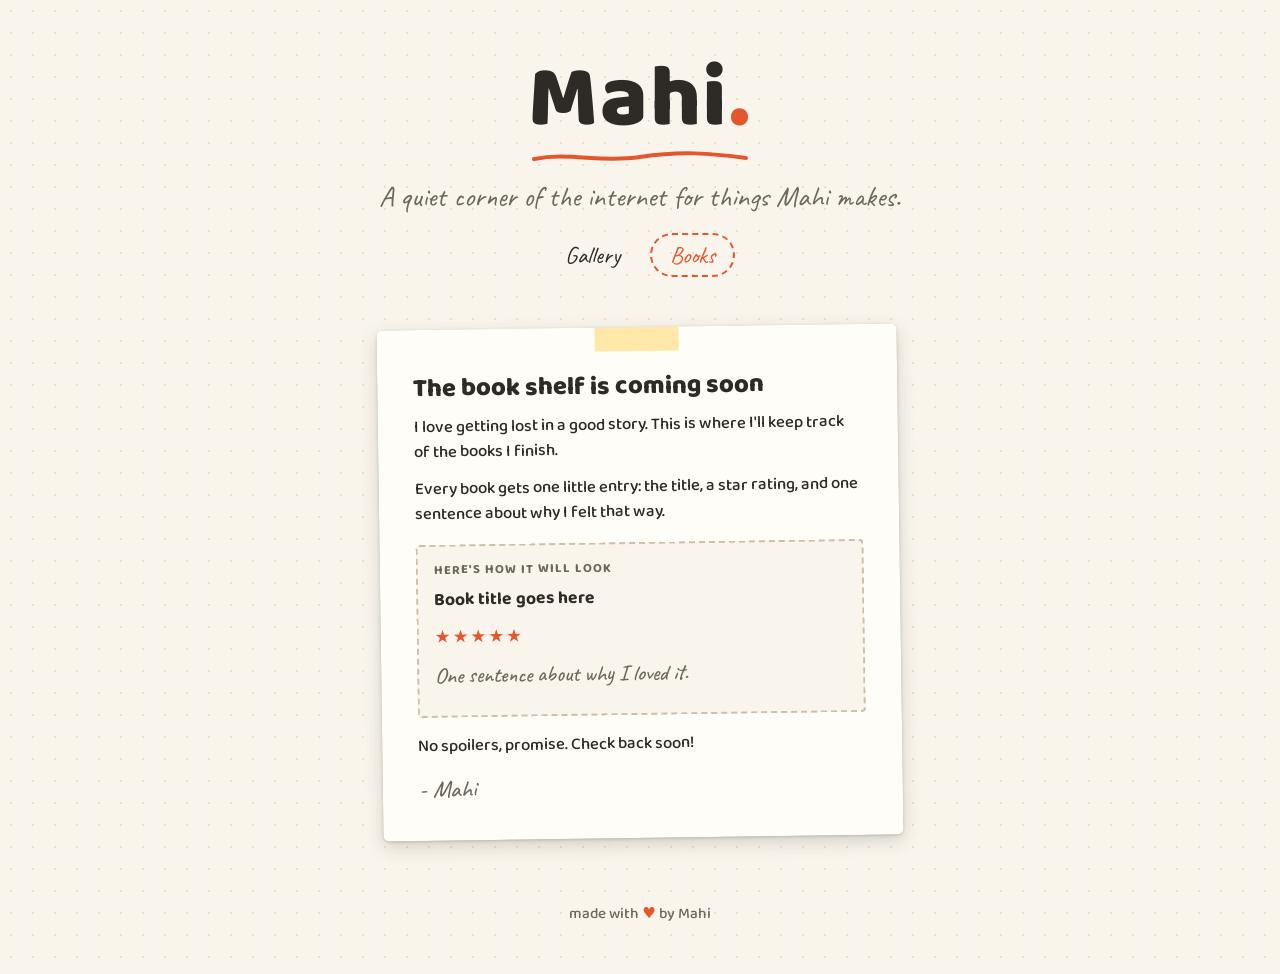
==== books.html @ 6f59a8cd "Add books page, favicon, and apple touch icon" ====
<!DOCTYPE html>
<html lang="en">
<head>
<meta charset="UTF-8">
<meta name="viewport" content="width=device-width, initial-scale=1.0">
<title>Books - Mahi</title>
<meta name="description" content="The book shelf is coming soon.">
<link rel="preconnect" href="https://fonts.googleapis.com">
<link rel="preconnect" href="https://fonts.gstatic.com" crossorigin>
<link href="https://fonts.googleapis.com/css2?family=Baloo+2:wght@500;700;800&family=Caveat:wght@600&display=swap" rel="stylesheet">
<link rel="icon" href="favicon.svg" type="image/svg+xml">
<link rel="icon" href="favicon-32.png" sizes="32x32" type="image/png">
<link rel="apple-touch-icon" href="apple-touch-icon.png">
<link rel="stylesheet" href="style.css">
</head>
<body>
  <header>
    <h1>Mahi<span class="dot">.</span></h1>
    <svg class="scribble" viewBox="0 0 220 14" aria-hidden="true">
      <path d="M4 9 C 40 2, 70 13, 110 7 S 180 3, 216 8" fill="none" stroke="#e4572e" stroke-width="4" stroke-linecap="round"/>
    </svg>
    <p class="tagline">A quiet corner of the internet for things Mahi makes.</p>
    <nav class="nav" aria-label="Site"><a href="index.html">Gallery</a><a href="books.html" aria-current="page">Books</a></nav>
  </header>
  <main>
    <section class="note">
      <h2>The book shelf is coming soon</h2>
      <p>I love getting lost in a good story. This is where I'll keep track of the books I finish.</p>
      <p>Every book gets one little entry: the title, a star rating, and one sentence about why I felt that way.</p>
      <div class="example" aria-label="Example of an entry">
        <p class="tag">Here's how it will look</p>
        <p class="t">Book title goes here</p>
        <p class="s" aria-label="Five out of five stars">&#9733;&#9733;&#9733;&#9733;&#9733;</p>
        <p class="w">One sentence about why I loved it.</p>
      </div>
      <p>No spoilers, promise. Check back soon!</p>
      <p class="hand">- Mahi</p>
    </section>
  </main>
  <footer>made with <span class="heart">&hearts;</span> by Mahi</footer>
</body>
</html>
---- style.css ----
:root{
    --bg:#faf5ec;
    --bg-dot:#eadfcd;
    --ink:#2e2a26;
    --ink-soft:#6f675c;
    --mat:#fffdf8;
    --tape:rgba(255,214,102,.55);
    --accent:#e4572e;
    --shadow:rgba(46,42,38,.18);
  }
  @media (prefers-color-scheme: dark){
    :root{
      --bg:#17141c;
      --bg-dot:#241f2e;
      --ink:#f3ede3;
      --ink-soft:#a99f93;
      --mat:#fdfaf3;
      --tape:rgba(255,214,102,.35);
      --accent:#ff8a5c;
      --shadow:rgba(0,0,0,.55);
    }
  }
  *{box-sizing:border-box;margin:0;padding:0}
  html{scroll-behavior:smooth}
  body{
    font-family:"Baloo 2",system-ui,sans-serif;
    color:var(--ink);
    background:var(--bg);
    background-image:radial-gradient(var(--bg-dot) 1.5px, transparent 1.5px);
    background-size:22px 22px;
    min-height:100vh;
  }
  header{
    text-align:center;
    padding:56px 20px 30px;
  }
  h1{
    font-size:clamp(3rem,12vw,5.5rem);
    font-weight:800;
    letter-spacing:.02em;
    line-height:1;
    display:inline-block;
    position:relative;
  }
  h1 .dot{color:var(--accent)}
  .scribble{
    display:block;
    margin:6px auto 0;
    width:min(220px,55vw);
  }
  .tagline{
    font-family:"Caveat",cursive;
    font-size:clamp(1.3rem,5vw,1.8rem);
    color:var(--ink-soft);
    margin-top:14px;
  }
  .gallery-note{
    margin-top:6px;
    font-size:.95rem;
    color:var(--ink-soft);
    font-weight:500;
  }
  main{
    max-width:1200px;
    margin:0 auto;
    padding:10px 16px 40px;
  }
  .gallery{
    columns:2;
    column-gap:14px;
  }
  @media (min-width:640px){ .gallery{columns:3; column-gap:18px} }
  @media (min-width:980px){ .gallery{columns:4; column-gap:20px} }
  figure{
    break-inside:avoid;
    margin:8px 0 18px;
    background-color:var(--mat);
    background-image:linear-gradient(var(--tape), var(--tape));
    background-repeat:no-repeat;
    background-size:84px 24px;
    background-position:center 0;
    padding:26px 10px 34px;
    border-radius:6px;
    box-shadow:0 6px 18px var(--shadow), 0 1px 3px var(--shadow);
    position:relative;
    cursor:zoom-in;
    transition:transform .25s ease, box-shadow .25s ease;
  }
  @media (min-width:640px){ figure{margin:8px 0 20px} }
  @media (min-width:980px){ figure{margin:8px 0 22px} }
  figure:nth-child(3n+1){transform:rotate(-1.4deg)}
  figure:nth-child(3n+2){transform:rotate(1.1deg)}
  figure:nth-child(3n){transform:rotate(-.6deg)}
  figure:hover, figure:focus-visible{
    transform:rotate(0deg) scale(1.03);
    box-shadow:0 14px 30px var(--shadow);
    z-index:3;
  }
  figure img{
    width:100%;
    height:auto;
    display:block;
    border-radius:3px;
  }
  figcaption{
    position:absolute;
    left:0;right:0;bottom:6px;
    text-align:center;
    font-family:"Caveat",cursive;
    font-size:1.15rem;
    color:#6f675c;
  }
  footer{
    text-align:center;
    padding:24px 20px 48px;
    color:var(--ink-soft);
    font-size:.95rem;
    font-weight:500;
  }
  footer .heart{color:var(--accent)}
  /* Lightbox */
  .lightbox{
    position:fixed;
    inset:0;
    background:rgba(12,10,16,.92);
    display:none;
    align-items:center;
    justify-content:center;
    flex-direction:column;
    z-index:50;
    padding:16px;
  }
  .lightbox.open{display:flex}
  .lightbox img{
    max-width:100%;
    max-height:78vh;
    border-radius:6px;
    box-shadow:0 20px 60px rgba(0,0,0,.6);
  }
  .lightbox .lb-cap{
    font-family:"Caveat",cursive;
    font-size:1.6rem;
    color:#f3ede3;
    margin-top:14px;
    text-align:center;
  }
  .lb-btn{
    position:absolute;
    top:50%;
    transform:translateY(-50%);
    background:rgba(255,255,255,.12);
    color:#fff;
    border:none;
    font-size:2rem;
    line-height:1;
    width:52px;height:52px;
    border-radius:50%;
    cursor:pointer;
    transition:background .2s;
  }
  .lb-btn:hover{background:rgba(255,255,255,.28)}
  .lb-prev{left:10px}
  .lb-next{right:10px}
  .lb-close{
    position:absolute;
    top:14px;right:14px;
    transform:none;
    font-size:1.4rem;
  }
  @media (prefers-reduced-motion: reduce){
    *{transition:none !important; scroll-behavior:auto}
  }

  /* Navigation */
  .nav{
    display:flex;justify-content:center;gap:10px;flex-wrap:wrap;
    margin-top:18px;
  }
  .nav a{
    font-family:"Caveat",cursive;font-size:1.5rem;line-height:1;
    color:var(--ink);text-decoration:none;
    padding:8px 18px;border-radius:999px;
    border:2px dashed transparent;
  }
  .nav a:hover,.nav a:focus-visible{border-color:var(--ink-soft)}
  .nav a[aria-current="page"]{border-color:var(--accent);color:var(--accent)}
  /* Books page */
  .note{
    max-width:520px;margin:10px auto 0;
    background-color:var(--mat);
    background-image:linear-gradient(var(--tape), var(--tape));
    background-repeat:no-repeat;background-size:84px 24px;background-position:center 0;
    padding:40px 26px 30px;border-radius:6px;
    box-shadow:0 6px 18px var(--shadow), 0 1px 3px var(--shadow);
    transform:rotate(-.8deg);color:#2e2a26;
  }
  .note h2{font-size:1.6rem;font-weight:800;line-height:1.2;margin-bottom:10px}
  .note p{font-size:1.05rem;line-height:1.5;margin-bottom:12px;font-weight:500}
  .note .hand{font-family:"Caveat",cursive;font-size:1.5rem;color:#6f675c;margin-bottom:0}
  .example{
    margin:18px 0 16px;padding:14px 16px;border-radius:4px;
    background:#faf5ec;border:2px dashed #cdbfa8;
  }
  .example .t{font-weight:700;font-size:1.1rem}
  .example .s{color:#e4572e;letter-spacing:.12em;font-size:1.1rem}
  .example .w{font-family:"Caveat",cursive;font-size:1.4rem;color:#6f675c;line-height:1.2}
  .example .tag{font-size:.8rem;font-weight:700;letter-spacing:.08em;text-transform:uppercase;color:#6f675c;margin-bottom:6px}
  @media (min-width:640px){ .note{padding:44px 36px 34px} }
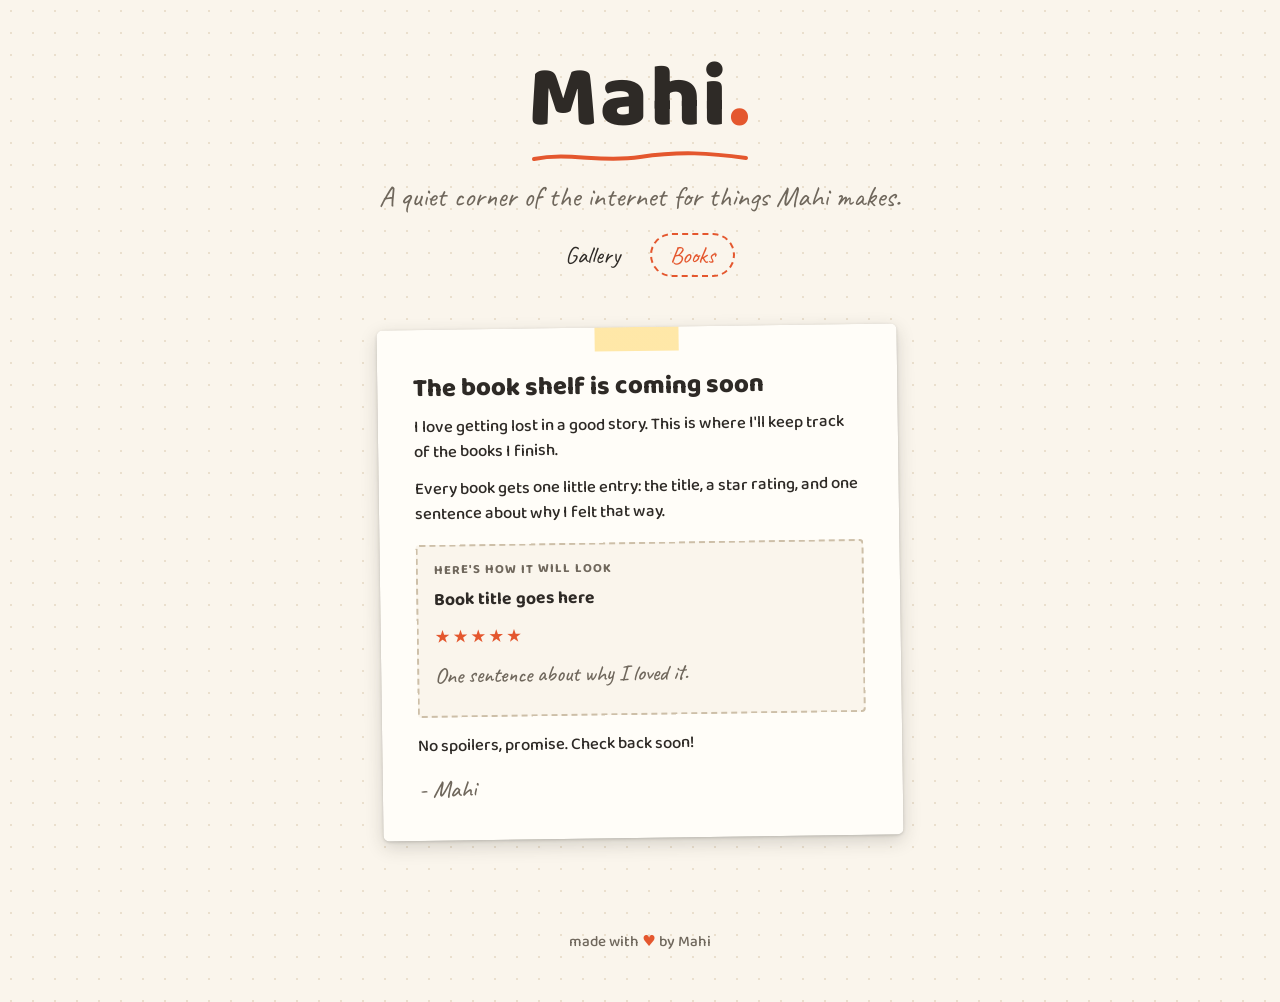
==== commit 7dfa1948: "Add Sveltia CMS admin, data files, and data-driven gallery and books pages" ====
--- a/books.html
+++ b/books.html
@@ -24,19 +24,48 @@
   </header>
   <main>
     <section class="note">
-      <h2>The book shelf is coming soon</h2>
-      <p>I love getting lost in a good story. This is where I'll keep track of the books I finish.</p>
-      <p>Every book gets one little entry: the title, a star rating, and one sentence about why I felt that way.</p>
-      <div class="example" aria-label="Example of an entry">
+      <h2 id="noteTitle">The book shelf is coming soon</h2>
+      <p id="noteP1">I love getting lost in a good story. This is where I'll keep track of the books I finish.</p>
+      <p id="noteP2">Every book gets one little entry: the title, a star rating, and one sentence about why I felt that way.</p>
+      <div class="example" id="exampleCard" aria-label="Example of an entry">
         <p class="tag">Here's how it will look</p>
         <p class="t">Book title goes here</p>
         <p class="s" aria-label="Five out of five stars">&#9733;&#9733;&#9733;&#9733;&#9733;</p>
         <p class="w">One sentence about why I loved it.</p>
       </div>
-      <p>No spoilers, promise. Check back soon!</p>
+      <p id="noteP3">No spoilers, promise. Check back soon!</p>
       <p class="hand">- Mahi</p>
     </section>
+    <section class="shelf" id="shelf" aria-label="Book shelf"></section>
   </main>
   <footer>made with <span class="heart">&hearts;</span> by Mahi</footer>
+
+<script>
+(function(){
+  fetch('data/books.json').then(function(r){ return r.ok ? r.json() : null; }).then(function(d){
+    var books = (d && d.books) ? d.books : [];
+    if(!books.length) return;
+    document.getElementById('noteTitle').textContent = 'The book shelf';
+    document.getElementById('exampleCard').style.display = 'none';
+    document.getElementById('noteP3').style.display = 'none';
+    var shelf = document.getElementById('shelf');
+    books.forEach(function(b){
+      var n = Math.max(0, Math.min(5, parseInt(b.stars, 10) || 0));
+      var el = document.createElement('div'); el.className = 'entry';
+      var t = document.createElement('p'); t.className = 't'; t.textContent = b.title || '';
+      var s = document.createElement('p'); s.className = 's'; s.setAttribute('aria-label', n + ' out of 5 stars');
+      for(var i=1;i<=5;i++){
+        var sp = document.createElement('span');
+        if(i>n) sp.className = 'off';
+        sp.textContent = '\u2605';
+        s.appendChild(sp);
+      }
+      var w = document.createElement('p'); w.className = 'w'; w.textContent = b.why || '';
+      el.appendChild(t); el.appendChild(s); el.appendChild(w);
+      shelf.appendChild(el);
+    });
+  }).catch(function(){});
+})();
+</script>
 </body>
 </html>
--- a/style.css
+++ b/style.css
@@ -1,4 +1,4 @@
-  :root{
+:root{
     --bg:#faf5ec;
     --bg-dot:#eadfcd;
     --ink:#2e2a26;
@@ -206,3 +206,39 @@
   .example .w{font-family:"Caveat",cursive;font-size:1.4rem;color:#6f675c;line-height:1.2}
   .example .tag{font-size:.8rem;font-weight:700;letter-spacing:.08em;text-transform:uppercase;color:#6f675c;margin-bottom:6px}
   @media (min-width:640px){ .note{padding:44px 36px 34px} }
+
+  /* Drawing of the month */
+  .featured{
+    max-width:400px;margin:4px auto 30px;text-align:center;
+  }
+  .featured .f-tag{
+    font-family:"Caveat",cursive;font-size:1.7rem;color:var(--accent);margin-bottom:12px;
+  }
+  .featured figure{margin:0}
+  .featured .f-cap{
+    font-family:"Caveat",cursive;font-size:1.45rem;color:var(--ink-soft);margin-top:8px;
+  }
+  /* Lightbox caption line */
+  .lightbox .lb-sub{
+    font-family:"Caveat",cursive;font-size:1.25rem;color:#c9bfb0;margin-top:2px;
+    text-align:center;max-width:520px;
+  }
+  /* Book shelf entries */
+  .shelf{
+    max-width:820px;margin:28px auto 0;
+    display:grid;gap:18px;grid-template-columns:1fr;
+  }
+  @media (min-width:640px){ .shelf{grid-template-columns:1fr 1fr} }
+  .entry{
+    background-color:var(--mat);
+    background-image:linear-gradient(var(--tape), var(--tape));
+    background-repeat:no-repeat;background-size:84px 24px;background-position:center 0;
+    padding:36px 20px 20px;border-radius:6px;color:#2e2a26;
+    box-shadow:0 6px 18px var(--shadow), 0 1px 3px var(--shadow);
+  }
+  .entry:nth-child(odd){transform:rotate(-.7deg)}
+  .entry:nth-child(even){transform:rotate(.8deg)}
+  .entry .t{font-weight:700;font-size:1.15rem;line-height:1.25}
+  .entry .s{color:#e4572e;letter-spacing:.14em;font-size:1.1rem;margin:6px 0 2px}
+  .entry .s .off{color:#d8cdbd}
+  .entry .w{font-family:"Caveat",cursive;font-size:1.45rem;color:#6f675c;line-height:1.25}
